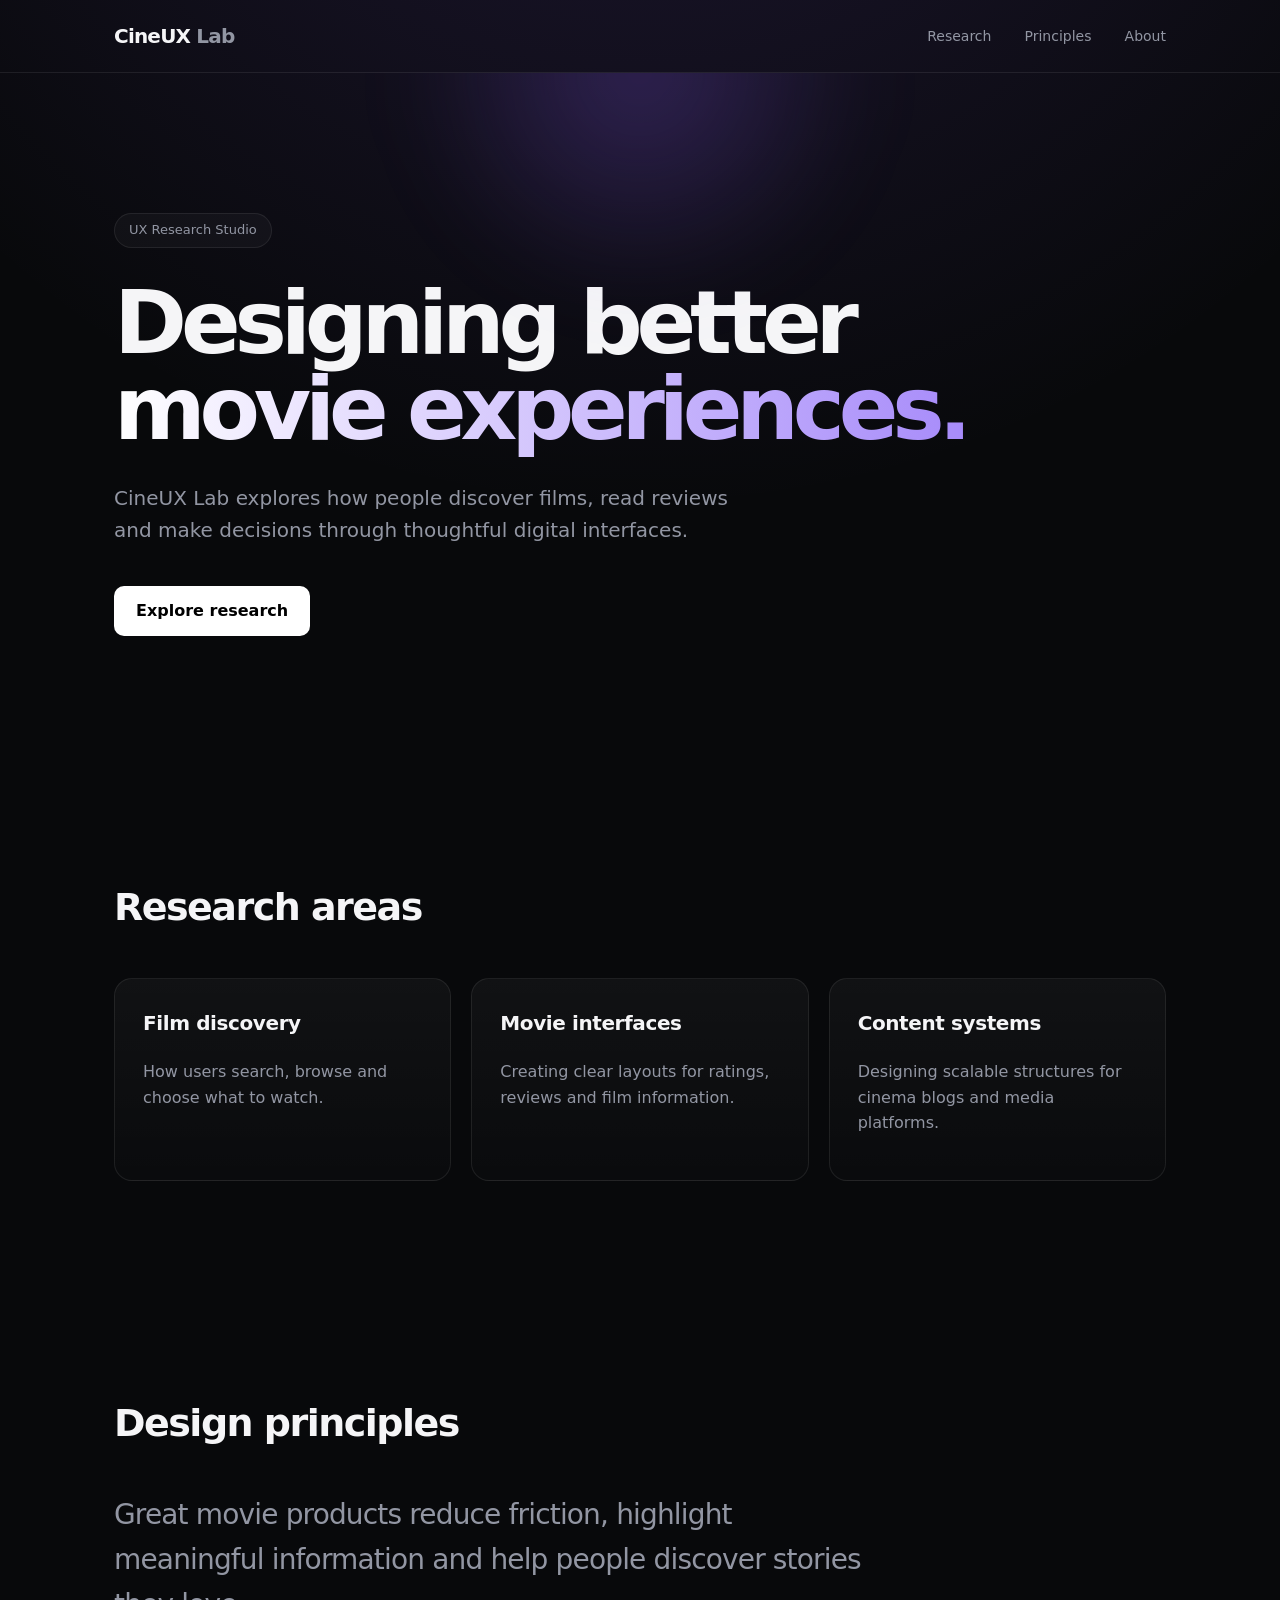
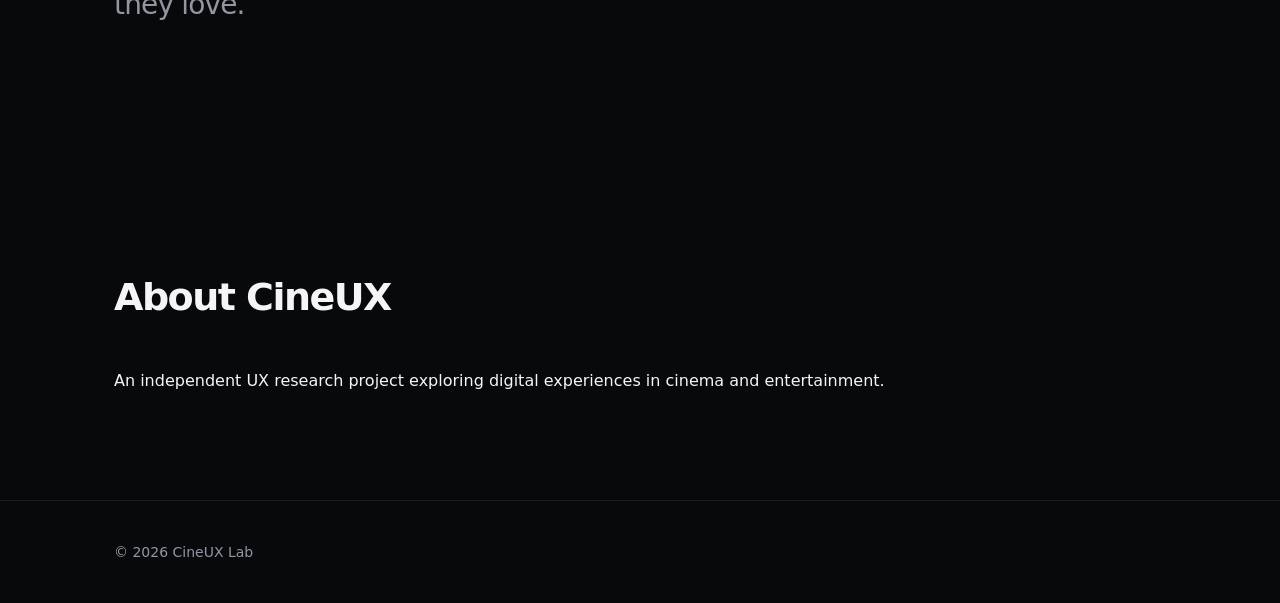
==== index.html @ 23ce63eb "Update index.html Add favicon reference" ====
<!DOCTYPE html>
<html lang="en">
<head>
<meta charset="UTF-8">
<meta name="viewport" content="width=device-width, initial-scale=1.0">

<title>CineUX Lab — Designing Better Movie Experiences</title>
<link rel="icon" type="image/svg+xml" href="favicon.svg">
<meta name="description" content="CineUX Lab explores UX patterns for movie blogs, film discovery and digital entertainment products.">

<link rel="stylesheet" href="style.css">
</head>

<body>

<header>
<div class="container nav">

<div class="logo">
CineUX
<span>Lab</span>
</div>

<nav>
<a href="#research">Research</a>
<a href="#principles">Principles</a>
<a href="#about">About</a>
</nav>

</div>
</header>


<main>

<section class="hero">

<div class="glow"></div>

<div class="container">

<div class="badge">
UX Research Studio
</div>

<h1>
Designing better
<br>
<span>movie experiences.</span>
</h1>

<p>
CineUX Lab explores how people discover films, read reviews and make decisions through thoughtful digital interfaces.
</p>

<a class="button" href="#research">
Explore research
</a>

</div>

</section>


<section id="research">

<div class="container">

<h2>
Research areas
</h2>

<div class="grid">

<article>
<h3>Film discovery</h3>
<p>
How users search, browse and choose what to watch.
</p>
</article>


<article>
<h3>Movie interfaces</h3>
<p>
Creating clear layouts for ratings, reviews and film information.
</p>
</article>


<article>
<h3>Content systems</h3>
<p>
Designing scalable structures for cinema blogs and media platforms.
</p>
</article>

</div>

</div>

</section>



<section id="principles">

<div class="container">

<h2>
Design principles
</h2>

<p class="large">
Great movie products reduce friction, highlight meaningful information and help people discover stories they love.
</p>

</div>

</section>



<section id="about">

<div class="container">

<h2>
About CineUX
</h2>

<p>
An independent UX research project exploring digital experiences in cinema and entertainment.
</p>

</div>

</section>


</main>


<footer>

<div class="container">
© 2026 CineUX Lab
</div>

</footer>


</body>
</html>
---- style.css ----
:root {
    --bg: #08090b;
    --surface: #101114;
    --border: rgba(255,255,255,0.08);
    --text: #f5f5f7;
    --muted: #9296a3;
    --accent: #8b5cf6;
    --accent-light: #c4b5fd;
}

* {
    box-sizing: border-box;
}

html {
    scroll-behavior: smooth;
}

body {
    margin: 0;
    background:
        radial-gradient(
            circle at 50% -20%,
            rgba(139,92,246,0.18),
            transparent 35%
        ),
        var(--bg);

    color: var(--text);
    font-family:
        Inter,
        ui-sans-serif,
        system-ui,
        -apple-system,
        BlinkMacSystemFont,
        "Segoe UI",
        sans-serif;

    line-height: 1.6;
}


.container {
    max-width: 1100px;
    margin: auto;
    padding: 0 24px;
}


/* Navigation */

header {
    position: relative;
    border-bottom: 1px solid var(--border);
}

.nav {
    height: 72px;
    display: flex;
    align-items: center;
    justify-content: space-between;
}


.logo {
    font-size: 20px;
    font-weight: 600;
    letter-spacing: -0.04em;
}

.logo span {
    color: var(--muted);
}


nav a {
    color: var(--muted);
    text-decoration: none;
    margin-left: 28px;
    font-size: 14px;
}

nav a:hover {
    color: var(--text);
}



/* Hero */

.hero {
    position: relative;
    padding: 140px 0 120px;
    overflow: hidden;
}


.glow {
    position: absolute;
    width: 500px;
    height: 500px;
    top: -250px;
    left: 50%;
    transform: translateX(-50%);

    background:
        radial-gradient(
            circle,
            rgba(139,92,246,0.25),
            transparent 65%
        );

    filter: blur(40px);
}


.badge {
    display: inline-block;

    border: 1px solid var(--border);
    background: rgba(255,255,255,0.03);

    padding: 6px 14px;
    border-radius: 999px;

    font-size: 13px;
    color: var(--muted);

    margin-bottom: 32px;
}


h1 {
    font-size: clamp(48px, 8vw, 88px);
    line-height: 0.98;
    letter-spacing: -0.07em;

    margin: 0 0 30px;
}


h1 span {
    background:
        linear-gradient(
            90deg,
            #ffffff,
            #a78bfa
        );

    -webkit-background-clip: text;
    background-clip: text;

    color: transparent;
}


.hero p {
    max-width: 650px;

    font-size: 20px;
    color: var(--muted);

    margin-bottom: 40px;
}



.button {
    display: inline-flex;

    padding: 12px 22px;

    border-radius: 10px;

    background: white;
    color: black;

    text-decoration: none;
    font-weight: 600;

    transition: transform .2s ease;
}


.button:hover {
    transform: translateY(-2px);
}



/* Sections */

section {
    padding: 90px 0;
}


h2 {
    font-size: 38px;
    letter-spacing: -0.04em;

    margin-bottom: 40px;
}



.grid {

    display: grid;

    grid-template-columns:
        repeat(auto-fit, minmax(280px,1fr));

    gap: 20px;

}


article {

    background:
        linear-gradient(
            180deg,
            rgba(255,255,255,0.04),
            rgba(255,255,255,0.01)
        );

    border: 1px solid var(--border);

    border-radius: 18px;

    padding: 28px;

}


article h3 {

    margin-top: 0;

    font-size: 20px;

    letter-spacing: -0.02em;

}


article p {

    color: var(--muted);

}



.large {

    max-width: 750px;

    font-size: 28px;

    color: var(--muted);

    letter-spacing: -0.03em;

}



/* Footer */

footer {

    border-top: 1px solid var(--border);

    padding: 40px 0;

    color: var(--muted);

    font-size: 14px;

}
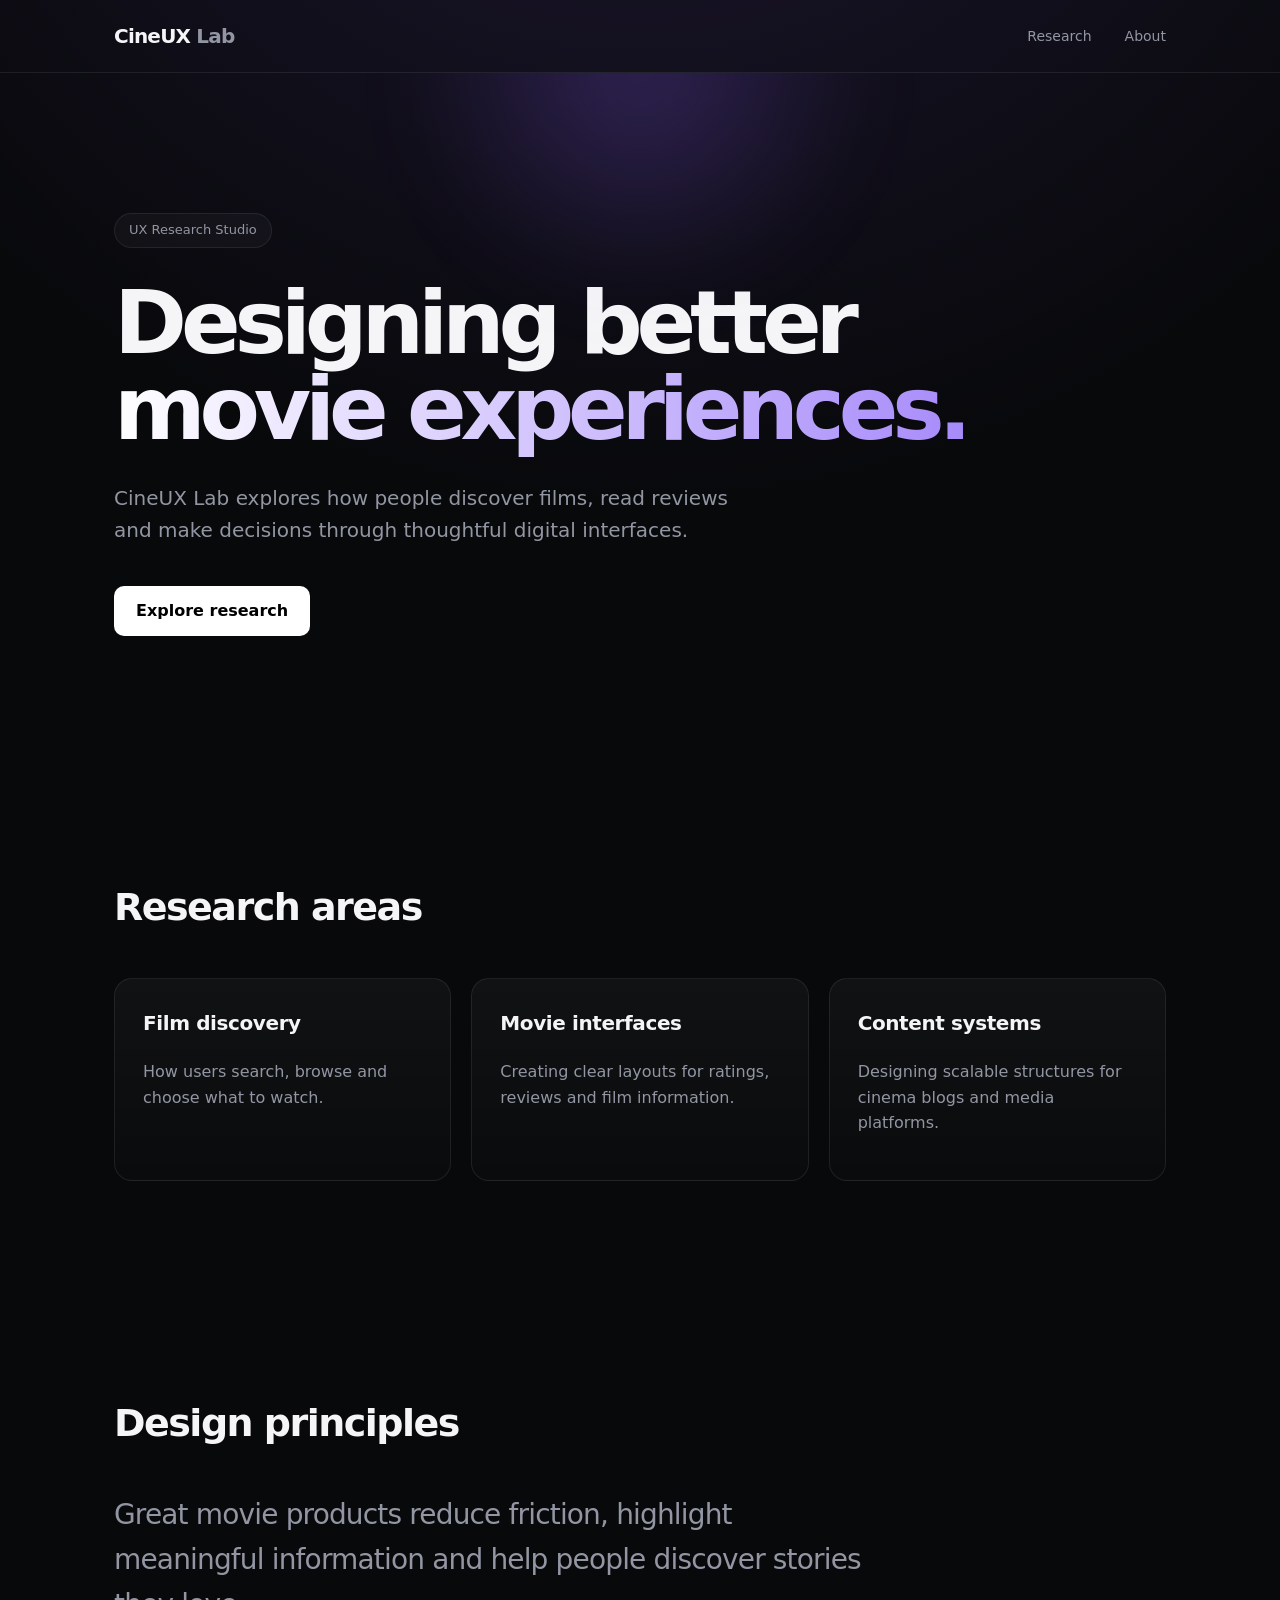
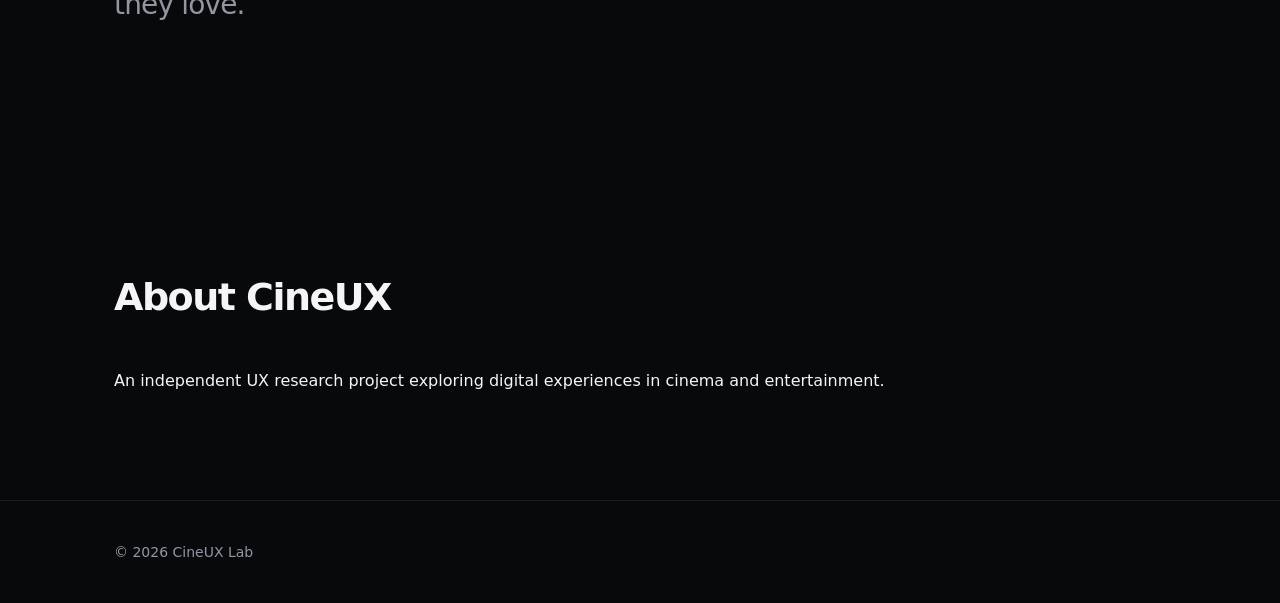
==== commit 6807e335: "Update index.html" ====
--- a/index.html
+++ b/index.html
@@ -22,9 +22,8 @@
 </div>
 
 <nav>
-<a href="#research">Research</a>
-<a href="#principles">Principles</a>
-<a href="#about">About</a>
+<a href="research.html">Research</a>
+<a href="about.html">About</a>
 </nav>
 
 </div>
--- a/style.css
+++ b/style.css
@@ -265,7 +265,13 @@
 
 }
 
-
+.hero.small {
+    padding: 90px 0 70px;
+}
+
+.hero.small h1 {
+    font-size: clamp(42px, 6vw, 64px);
+}
 
 /* Footer */
 
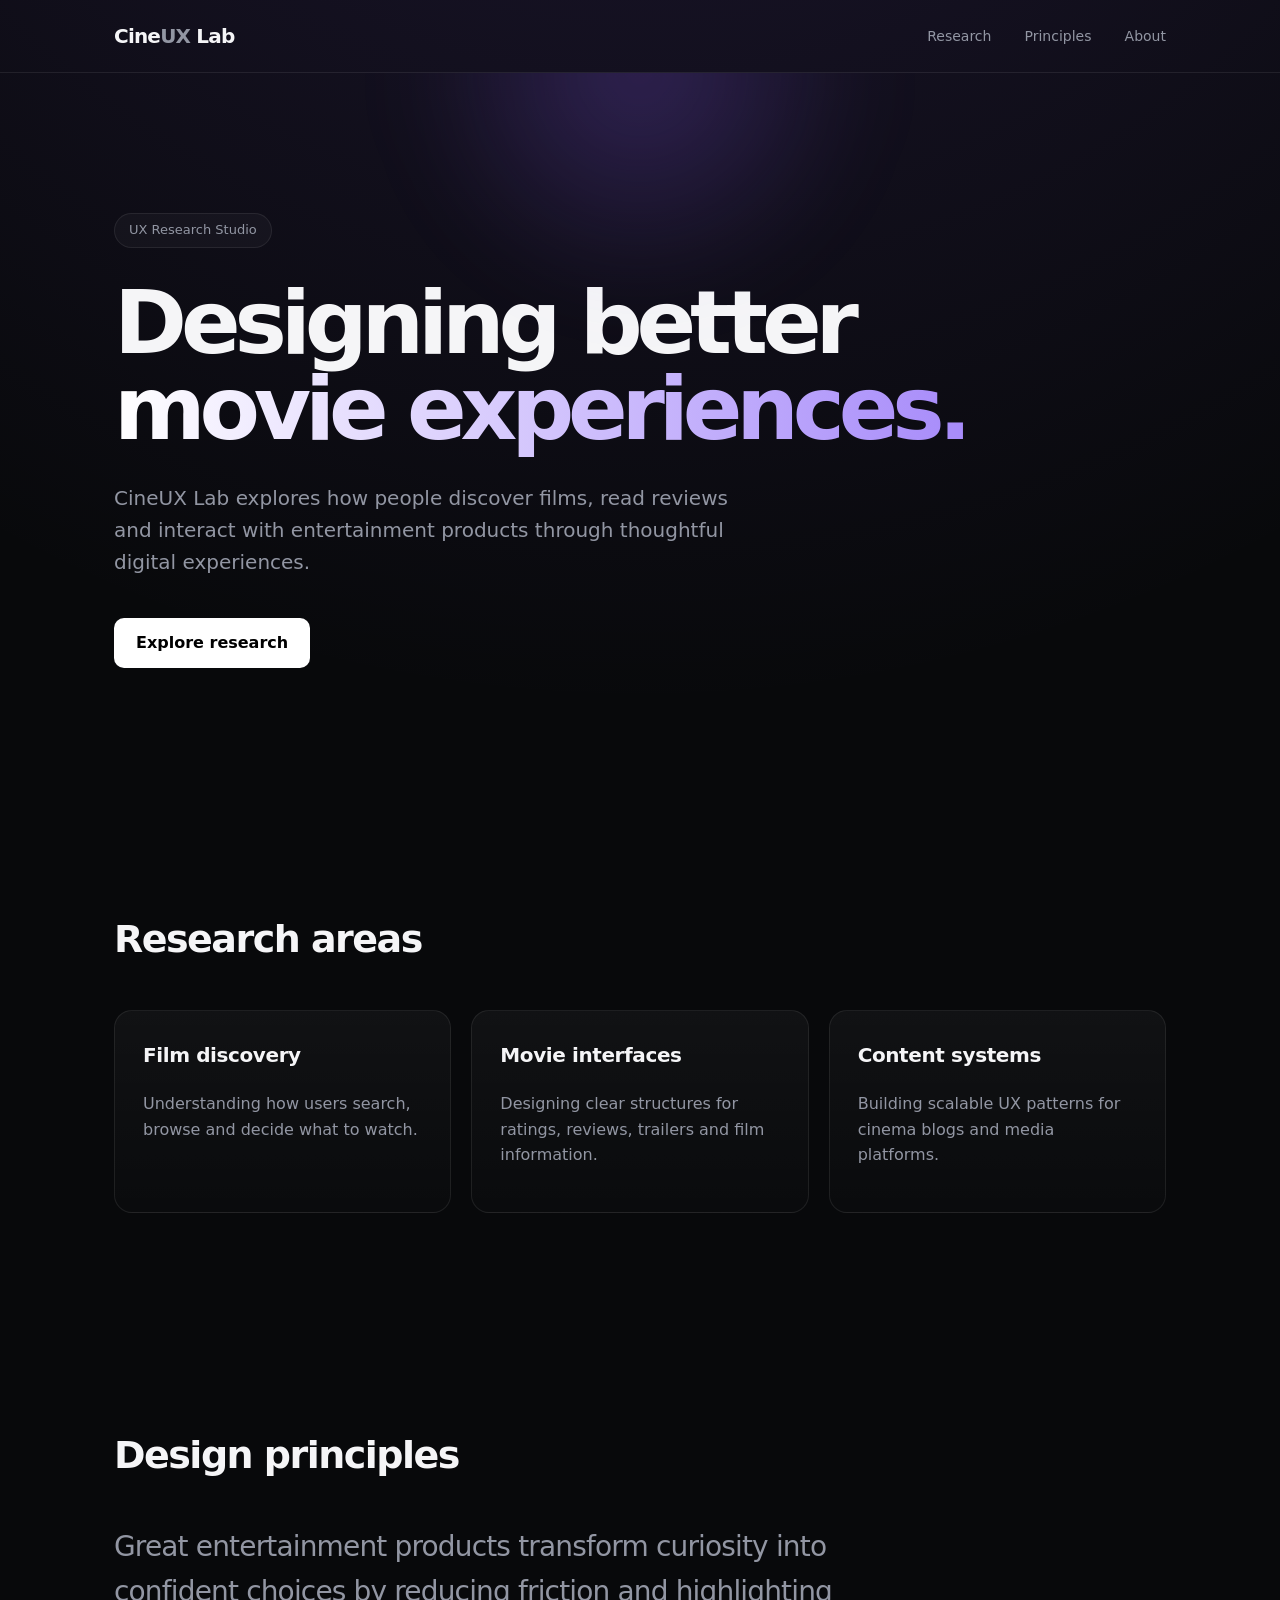
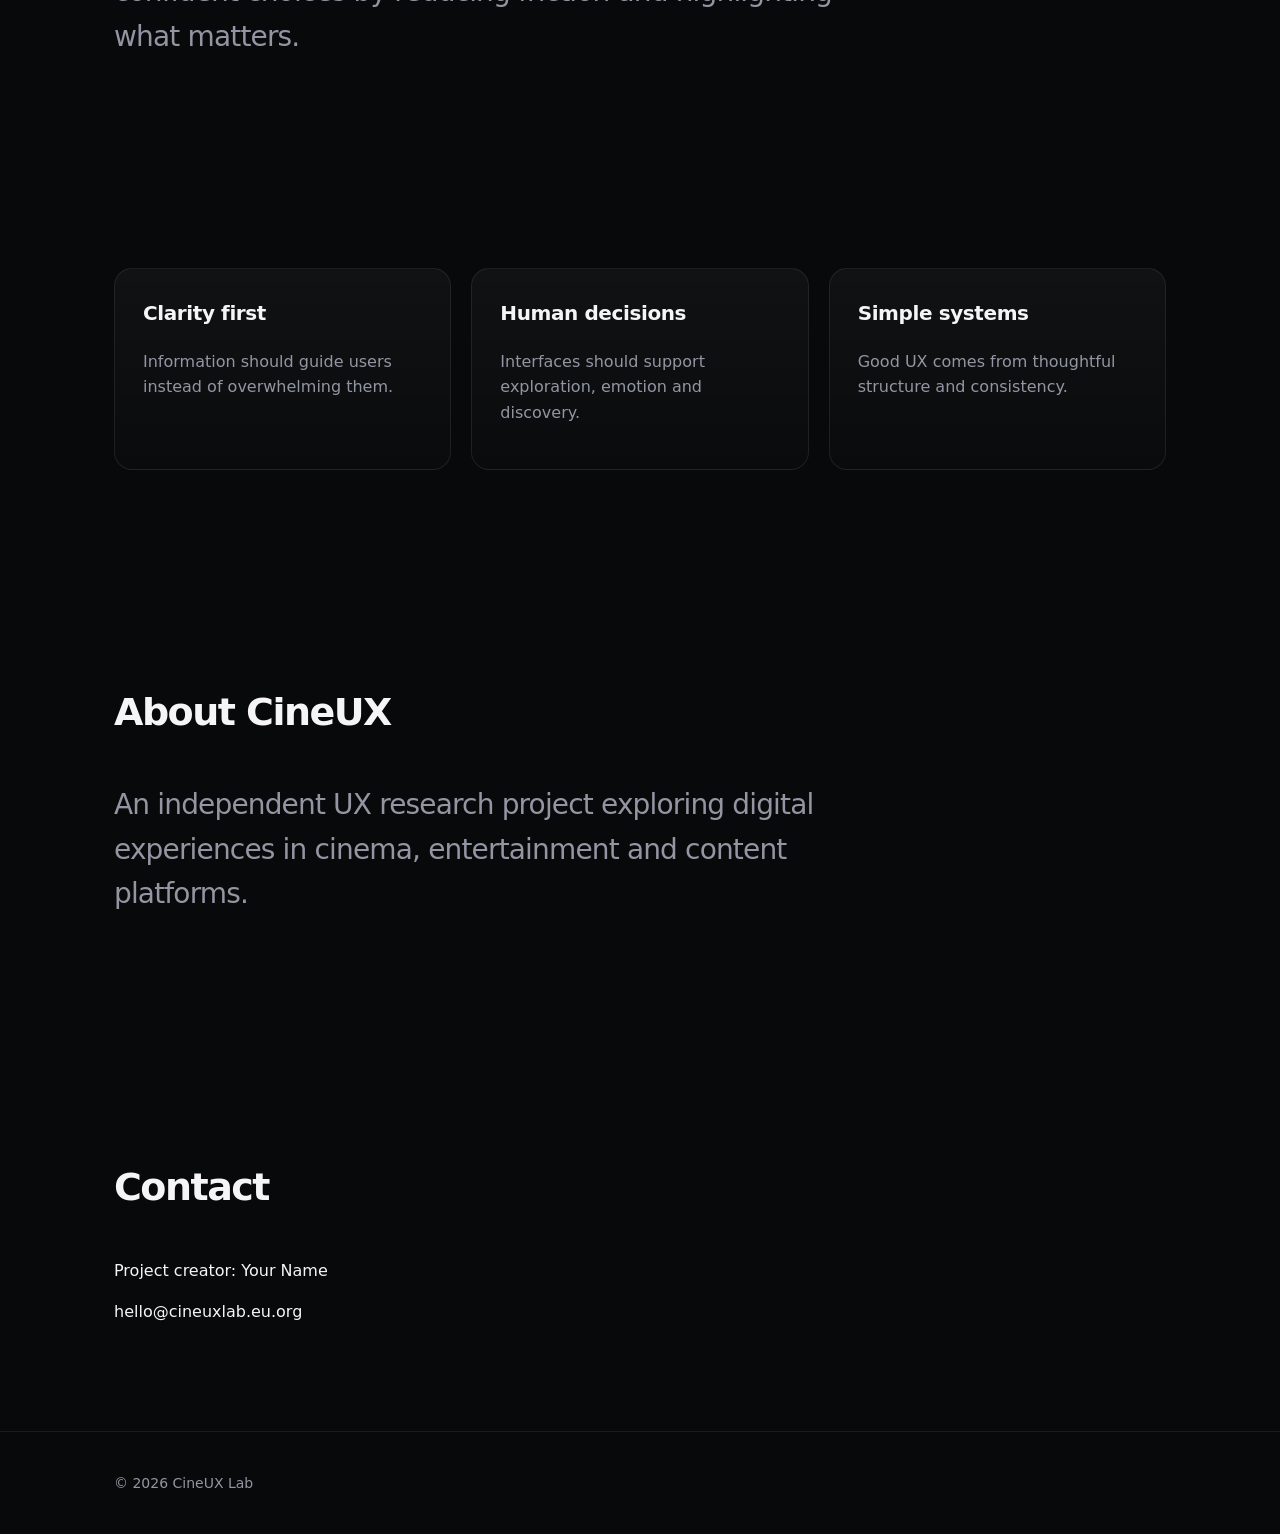
==== commit edfb7f6e: "Update index.html Rebuild homepage experience" ====
--- a/index.html
+++ b/index.html
@@ -1,153 +1,339 @@
 <!DOCTYPE html>
 <html lang="en">
+
 <head>
+
 <meta charset="UTF-8">
 <meta name="viewport" content="width=device-width, initial-scale=1.0">
 
 <title>CineUX Lab — Designing Better Movie Experiences</title>
+
+<meta name="description" content="CineUX Lab explores UX patterns for movie blogs, film discovery and digital entertainment products.">
+
 <link rel="icon" type="image/svg+xml" href="favicon.svg">
-<meta name="description" content="CineUX Lab explores UX patterns for movie blogs, film discovery and digital entertainment products.">
-
 <link rel="stylesheet" href="style.css">
+
 </head>
 
+
 <body>
 
+
 <header>
+
 <div class="container nav">
 
 <div class="logo">
-CineUX
-<span>Lab</span>
-</div>
+Cine<span>UX</span> Lab
+</div>
+
 
 <nav>
 <a href="research.html">Research</a>
+<a href="#principles">Principles</a>
 <a href="about.html">About</a>
 </nav>
 
-</div>
+
+</div>
+
 </header>
 
 
+
 <main>
 
+
+
 <section class="hero">
 
 <div class="glow"></div>
 
-<div class="container">
-
-<div class="badge">
+
+<div class="container">
+
+
+<div class="badge animate-text">
 UX Research Studio
 </div>
 
-<h1>
+
+
+<h1 class="animate-title">
+
 Designing better
+
 <br>
-<span>movie experiences.</span>
+
+<span>
+movie experiences.
+</span>
+
 </h1>
 
-<p>
-CineUX Lab explores how people discover films, read reviews and make decisions through thoughtful digital interfaces.
-</p>
-
-<a class="button" href="#research">
+
+
+<p class="animate-text">
+
+CineUX Lab explores how people discover films, read reviews and interact with entertainment products through thoughtful digital experiences.
+
+</p>
+
+
+
+<a class="button animate-button" href="research.html">
+
 Explore research
+
 </a>
 
-</div>
-
-</section>
+
+
+</div>
+
+</section>
+
+
+
 
 
 <section id="research">
 
 <div class="container">
 
-<h2>
+
+<h2 class="animate-text">
 Research areas
 </h2>
 
+
+
 <div class="grid">
 
-<article>
-<h3>Film discovery</h3>
-<p>
-How users search, browse and choose what to watch.
-</p>
-</article>
-
-
-<article>
-<h3>Movie interfaces</h3>
-<p>
-Creating clear layouts for ratings, reviews and film information.
-</p>
-</article>
-
-
-<article>
-<h3>Content systems</h3>
-<p>
-Designing scalable structures for cinema blogs and media platforms.
-</p>
-</article>
-
-</div>
-
-</div>
-
-</section>
+
+
+<article>
+
+<h3>
+Film discovery
+</h3>
+
+<p>
+Understanding how users search, browse and decide what to watch.
+</p>
+
+</article>
+
+
+
+<article>
+
+<h3>
+Movie interfaces
+</h3>
+
+<p>
+Designing clear structures for ratings, reviews, trailers and film information.
+</p>
+
+</article>
+
+
+
+<article>
+
+<h3>
+Content systems
+</h3>
+
+<p>
+Building scalable UX patterns for cinema blogs and media platforms.
+</p>
+
+</article>
+
+
+
+</div>
+
+
+</div>
+
+</section>
+
+
+
 
 
 
 <section id="principles">
 
 <div class="container">
+
 
 <h2>
 Design principles
 </h2>
 
+
+
 <p class="large">
-Great movie products reduce friction, highlight meaningful information and help people discover stories they love.
-</p>
-
-</div>
-
-</section>
+
+Great entertainment products transform curiosity into confident choices by reducing friction and highlighting what matters.
+
+</p>
+
+
+
+</div>
+
+</section>
+
+
+
+
+
+
+<section>
+
+<div class="container">
+
+
+<div class="grid">
+
+
+
+<article>
+
+<h3>
+Clarity first
+</h3>
+
+<p>
+Information should guide users instead of overwhelming them.
+</p>
+
+</article>
+
+
+
+<article>
+
+<h3>
+Human decisions
+</h3>
+
+<p>
+Interfaces should support exploration, emotion and discovery.
+</p>
+
+</article>
+
+
+
+<article>
+
+<h3>
+Simple systems
+</h3>
+
+<p>
+Good UX comes from thoughtful structure and consistency.
+</p>
+
+</article>
+
+
+
+</div>
+
+
+</div>
+
+</section>
+
+
+
+
 
 
 
 <section id="about">
 
-<div class="container">
+
+<div class="container">
+
 
 <h2>
 About CineUX
 </h2>
 
-<p>
-An independent UX research project exploring digital experiences in cinema and entertainment.
-</p>
-
-</div>
-
-</section>
+
+
+<p class="large">
+
+An independent UX research project exploring digital experiences in cinema, entertainment and content platforms.
+
+</p>
+
+
+
+</div>
+
+
+</section>
+
+
+
+
+
+
+<section id="contact">
+
+<div class="container">
+
+
+<h2>
+Contact
+</h2>
+
+
+<p>
+Project creator: Your Name
+</p>
+
+
+<p>
+hello@cineuxlab.eu.org
+</p>
+
+
+</div>
+
+
+</section>
+
 
 
 </main>
 
 
+
+
+
 <footer>
 
 <div class="container">
+
 © 2026 CineUX Lab
+
 </div>
 
 </footer>
 
 
+
+
 </body>
+
 </html>
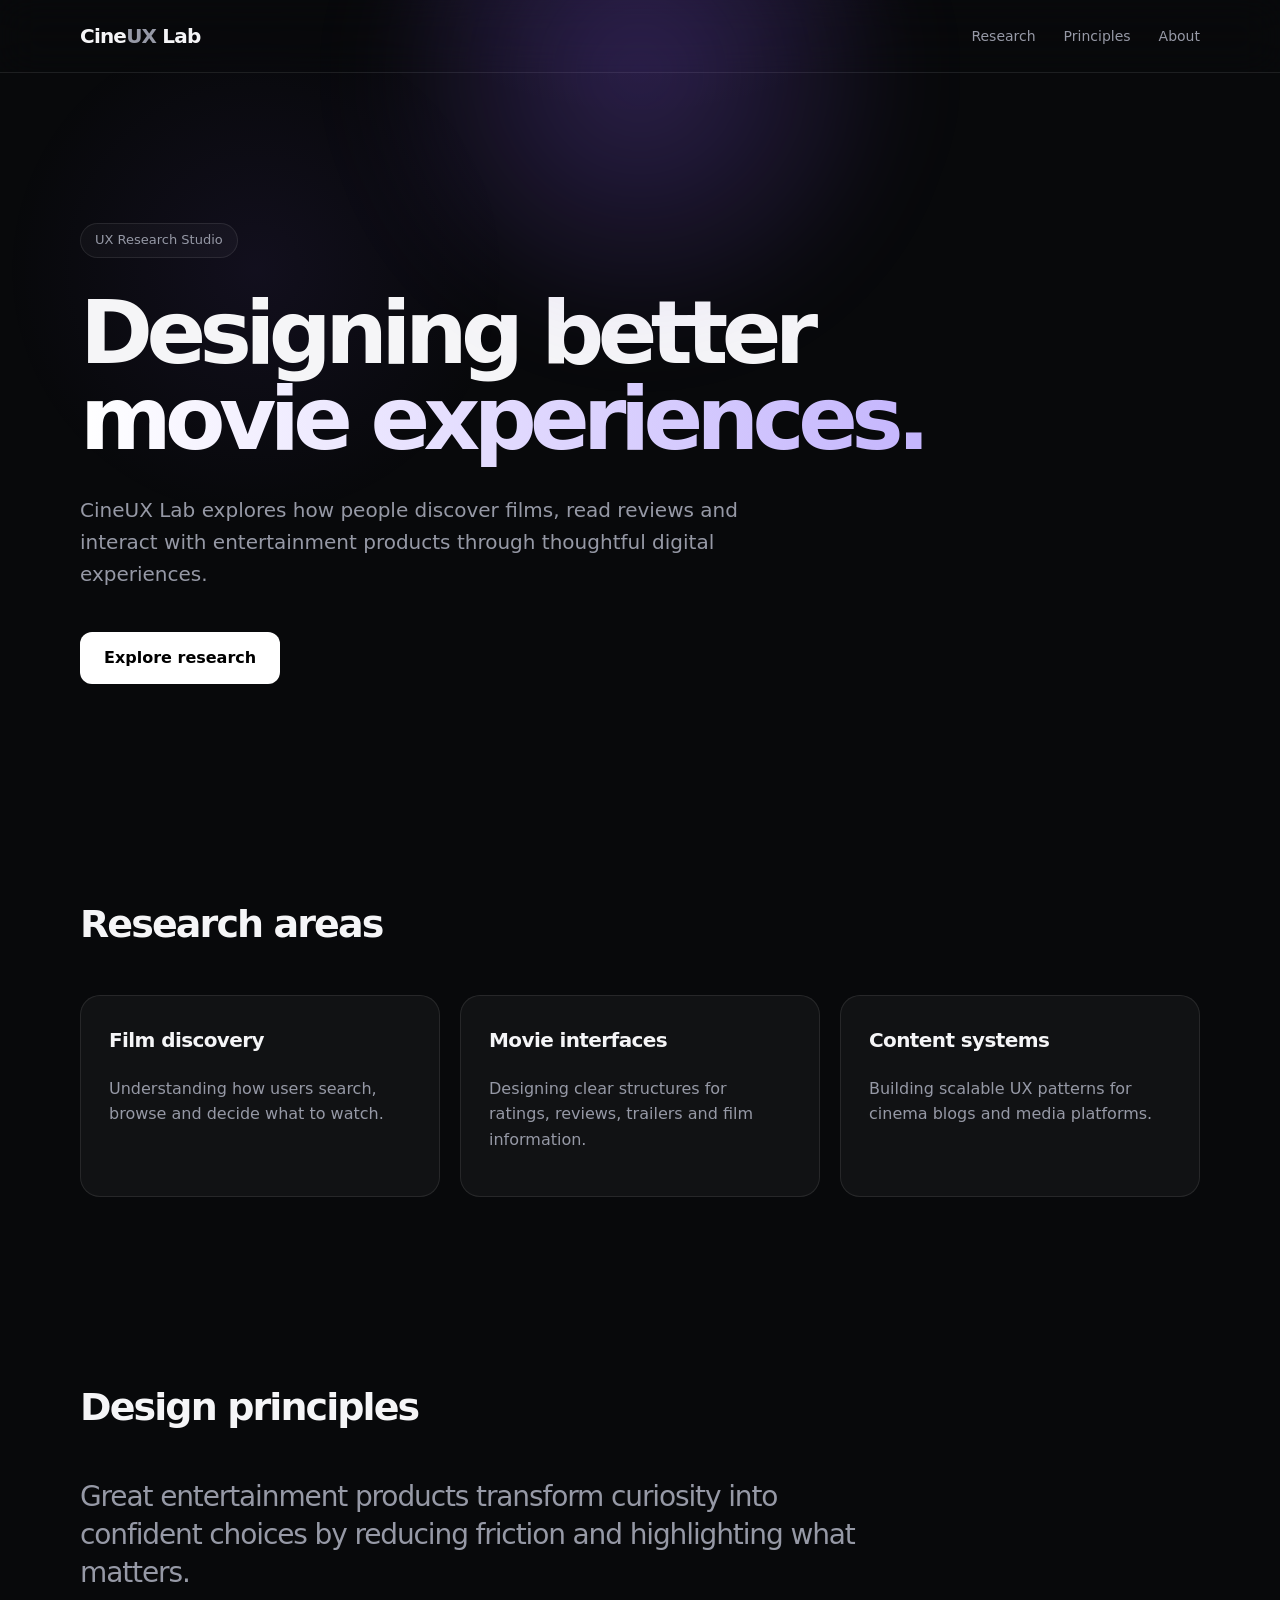
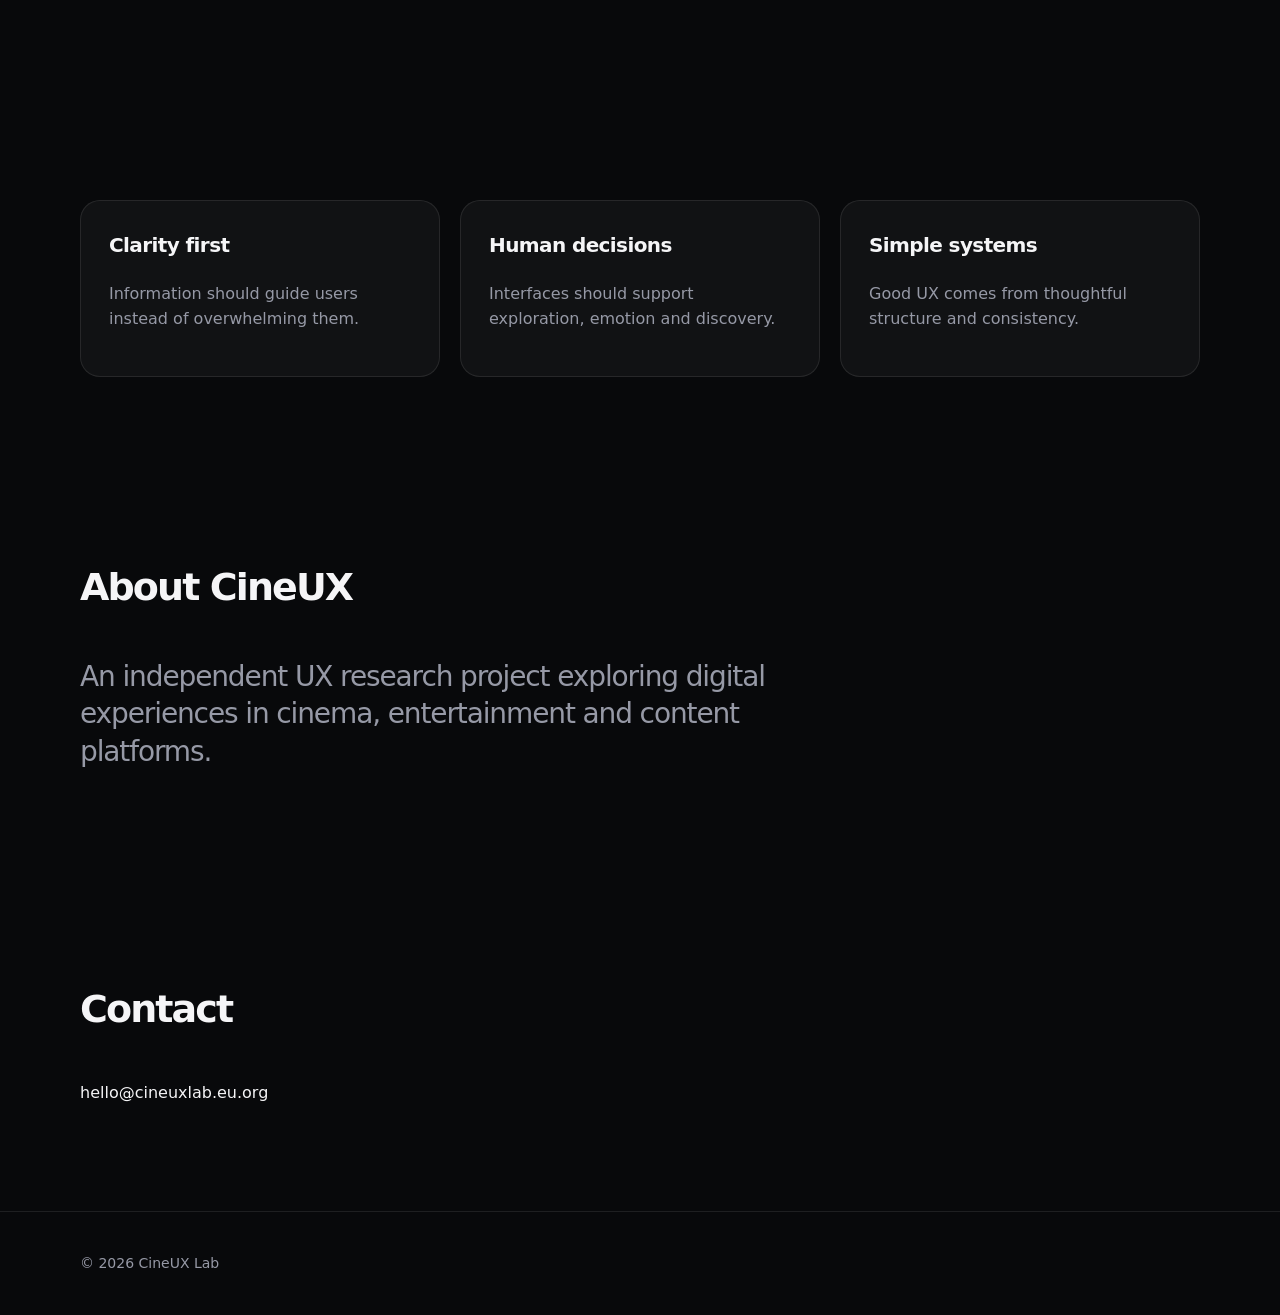
==== commit 2a244bc2: "Update index.html" ====
--- a/index.html
+++ b/index.html
@@ -15,9 +15,7 @@
 
 </head>
 
-
 <body>
-
 
 <header>
 
@@ -26,7 +24,6 @@
 <div class="logo">
 Cine<span>UX</span> Lab
 </div>
-
 
 <nav>
 <a href="research.html">Research</a>
@@ -34,52 +31,33 @@
 <a href="about.html">About</a>
 </nav>
 
-
 </div>
 
 </header>
 
-
-
 <main>
 
-
-
 <section class="hero">
 
 <div class="glow"></div>
 
-
-<div class="container">
-
+<div class="container">
 
 <div class="badge animate-text">
 UX Research Studio
 </div>
 
-
-
 <h1 class="animate-title">
-
 Designing better
-
 <br>
-
 <span>
 movie experiences.
 </span>
-
 </h1>
 
-
-
 <p class="animate-text">
-
 CineUX Lab explores how people discover films, read reviews and interact with entertainment products through thoughtful digital experiences.
-
-</p>
-
-
+</p>
 
 <a class="button animate-button" href="research.html">
 
@@ -87,31 +65,20 @@
 
 </a>
 
-
-
-</div>
-
-</section>
-
-
-
-
+</div>
+
+</section>
 
 <section id="research">
 
 <div class="container">
-
 
 <h2 class="animate-text">
 Research areas
 </h2>
 
-
-
 <div class="grid">
 
-
-
 <article>
 
 <h3>
@@ -124,8 +91,6 @@
 
 </article>
 
-
-
 <article>
 
 <h3>
@@ -138,8 +103,6 @@
 
 </article>
 
-
-
 <article>
 
 <h3>
@@ -152,57 +115,34 @@
 
 </article>
 
-
-
-</div>
-
-
-</div>
-
-</section>
-
-
-
-
-
+</div>
+
+</div>
+
+</section>
 
 <section id="principles">
 
 <div class="container">
-
 
 <h2>
 Design principles
 </h2>
 
-
-
 <p class="large">
-
 Great entertainment products transform curiosity into confident choices by reducing friction and highlighting what matters.
-
-</p>
-
-
-
-</div>
-
-</section>
-
-
-
-
-
+</p>
+
+</div>
+
+</section>
 
 <section>
 
 <div class="container">
 
-
 <div class="grid">
 
-
-
 <article>
 
 <h3>
@@ -215,8 +155,6 @@
 
 </article>
 
-
-
 <article>
 
 <h3>
@@ -229,8 +167,6 @@
 
 </article>
 
-
-
 <article>
 
 <h3>
@@ -242,50 +178,26 @@
 </p>
 
 </article>
-
-
-
-</div>
-
-
-</div>
-
-</section>
-
-
-
-
-
-
+</div>
+</div>
+
+</section>
 
 <section id="about">
 
-
-<div class="container">
-
+<div class="container">
 
 <h2>
 About CineUX
 </h2>
 
-
-
 <p class="large">
-
 An independent UX research project exploring digital experiences in cinema, entertainment and content platforms.
-
-</p>
-
-
-
-</div>
-
-
-</section>
-
-
-
-
+</p>
+
+</div>
+
+</section>
 
 
 <section id="contact">
@@ -297,30 +209,17 @@
 Contact
 </h2>
 
-
-<p>
-Project creator: Your Name
-</p>
-
-
 <p>
 hello@cineuxlab.eu.org
 </p>
 
-
-</div>
-
-
-</section>
-
-
+</div>
+
+</section>
 
 </main>
 
 
-
-
-
 <footer>
 
 <div class="container">
--- a/style.css
+++ b/style.css
@@ -1,32 +1,46 @@
 :root {
     --bg: #08090b;
-    --surface: #101114;
-    --border: rgba(255,255,255,0.08);
+    --surface: rgba(255,255,255,0.04);
+    --surface-hover: rgba(255,255,255,0.07);
+
+    --border: rgba(255,255,255,0.09);
+
     --text: #f5f5f7;
-    --muted: #9296a3;
+    --muted: #9699a6;
+
     --accent: #8b5cf6;
-    --accent-light: #c4b5fd;
-}
+    --accent-soft: #c4b5fd;
+
+    --max-width: 1120px;
+}
+
+
+/* Reset */
 
 * {
     box-sizing: border-box;
 }
 
+
 html {
     scroll-behavior: smooth;
 }
 
+
 body {
+
     margin: 0;
+
     background:
         radial-gradient(
-            circle at 50% -20%,
-            rgba(139,92,246,0.18),
-            transparent 35%
+            900px circle at 50% -10%,
+            rgba(139,92,246,.20),
+            transparent 45%
         ),
         var(--bg);
 
     color: var(--text);
+
     font-family:
         Inter,
         ui-sans-serif,
@@ -37,252 +51,691 @@
         sans-serif;
 
     line-height: 1.6;
-}
+
+    overflow-x: hidden;
+}
+
+
+
+body::after {
+
+    content: "";
+
+    position: fixed;
+
+    inset: 0;
+
+    background:
+        radial-gradient(
+            500px circle at 20% 30%,
+            rgba(139,92,246,.08),
+            transparent 50%
+        );
+
+    pointer-events: none;
+
+    z-index: -1;
+
+}
+
+
+
+/* Layout */
 
 
 .container {
-    max-width: 1100px;
-    margin: auto;
-    padding: 0 24px;
-}
+
+    width: min(
+        100% - 48px,
+        var(--max-width)
+    );
+
+    margin-inline: auto;
+
+}
+
 
 
 /* Navigation */
 
+
 header {
+
+    border-bottom:
+        1px solid var(--border);
+
+    backdrop-filter:
+        blur(20px);
+
+}
+
+
+.nav {
+
+    height: 72px;
+
+    display: flex;
+
+    align-items: center;
+
+    justify-content: space-between;
+
+}
+
+
+
+.logo {
+
+    font-size: 20px;
+
+    font-weight: 650;
+
+    letter-spacing: -.04em;
+
+}
+
+
+
+.logo span {
+
+    color: var(--muted);
+
+}
+
+
+
+nav {
+
+    display: flex;
+
+    gap: 28px;
+
+}
+
+
+
+nav a {
+
+    color: var(--muted);
+
+    text-decoration: none;
+
+    font-size: 14px;
+
+    transition:
+        color .2s ease;
+
+}
+
+
+nav a:hover {
+
+    color: white;
+
+}
+
+
+
+/* Hero */
+
+
+.hero {
+
     position: relative;
-    border-bottom: 1px solid var(--border);
-}
-
-.nav {
-    height: 72px;
-    display: flex;
-    align-items: center;
-    justify-content: space-between;
-}
-
-
-.logo {
-    font-size: 20px;
-    font-weight: 600;
-    letter-spacing: -0.04em;
-}
-
-.logo span {
-    color: var(--muted);
-}
-
-
-nav a {
-    color: var(--muted);
-    text-decoration: none;
-    margin-left: 28px;
-    font-size: 14px;
-}
-
-nav a:hover {
-    color: var(--text);
-}
-
-
-
-/* Hero */
-
-.hero {
-    position: relative;
-    padding: 140px 0 120px;
-    overflow: hidden;
-}
+
+    padding:
+
+        150px 0
+
+        120px;
+
+}
+
 
 
 .glow {
+
     position: absolute;
-    width: 500px;
-    height: 500px;
-    top: -250px;
+
+    width: 600px;
+
+    height: 600px;
+
+    top: -300px;
+
     left: 50%;
-    transform: translateX(-50%);
+
+
+    transform:
+        translateX(-50%);
+
 
     background:
         radial-gradient(
             circle,
-            rgba(139,92,246,0.25),
+            rgba(139,92,246,.28),
             transparent 65%
         );
 
-    filter: blur(40px);
-}
+
+    filter:
+        blur(40px);
+
+
+    animation:
+        floatGlow 10s ease-in-out infinite;
+
+}
+
+
+
+@keyframes floatGlow {
+
+    0%,100% {
+
+        opacity: .7;
+
+        transform:
+            translateX(-50%)
+            translateY(0);
+
+    }
+
+
+    50% {
+
+        opacity: 1;
+
+        transform:
+            translateX(-50%)
+            translateY(50px);
+
+    }
+
+}
+
+
 
 
 .badge {
-    display: inline-block;
-
-    border: 1px solid var(--border);
-    background: rgba(255,255,255,0.03);
-
-    padding: 6px 14px;
-    border-radius: 999px;
-
-    font-size: 13px;
-    color: var(--muted);
-
-    margin-bottom: 32px;
-}
+
+    display: inline-flex;
+
+    align-items: center;
+
+
+    padding:
+        6px 14px;
+
+
+    border:
+
+        1px solid var(--border);
+
+
+    border-radius:
+
+        999px;
+
+
+    background:
+
+        rgba(255,255,255,.03);
+
+
+    color:
+
+        var(--muted);
+
+
+    font-size:
+
+        13px;
+
+
+    margin-bottom:
+
+        32px;
+
+}
+
+
+
 
 
 h1 {
-    font-size: clamp(48px, 8vw, 88px);
-    line-height: 0.98;
-    letter-spacing: -0.07em;
-
-    margin: 0 0 30px;
-}
+
+    margin: 0 0 32px;
+
+
+    font-size:
+
+        clamp(
+            48px,
+            8vw,
+            88px
+        );
+
+
+    line-height:
+
+        .98;
+
+
+    letter-spacing:
+
+        -.075em;
+
+}
+
 
 
 h1 span {
+
     background:
+
         linear-gradient(
             90deg,
-            #ffffff,
-            #a78bfa
+            white,
+            var(--accent-soft)
         );
 
-    -webkit-background-clip: text;
-    background-clip: text;
-
-    color: transparent;
-}
+
+    background-clip:
+
+        text;
+
+
+    -webkit-background-clip:
+
+        text;
+
+
+    color:
+
+        transparent;
+
+}
+
 
 
 .hero p {
-    max-width: 650px;
-
-    font-size: 20px;
-    color: var(--muted);
-
-    margin-bottom: 40px;
-}
-
+
+    max-width:
+
+        680px;
+
+
+    font-size:
+
+        20px;
+
+
+    color:
+
+        var(--muted);
+
+
+    margin-bottom:
+
+        42px;
+
+}
+
+
+
+
+/* Buttons */
 
 
 .button {
-    display: inline-flex;
-
-    padding: 12px 22px;
-
-    border-radius: 10px;
-
-    background: white;
-    color: black;
-
-    text-decoration: none;
-    font-weight: 600;
-
-    transition: transform .2s ease;
-}
+
+    display:
+
+        inline-flex;
+
+
+    align-items:
+
+        center;
+
+
+    padding:
+
+        13px 24px;
+
+
+    border-radius:
+
+        12px;
+
+
+    background:
+
+        white;
+
+
+    color:
+
+        black;
+
+
+    text-decoration:
+
+        none;
+
+
+    font-weight:
+
+        600;
+
+
+    transition:
+
+        transform .25s ease,
+        box-shadow .25s ease;
+
+}
+
 
 
 .button:hover {
-    transform: translateY(-2px);
+
+    transform:
+
+        translateY(-3px);
+
+
+    box-shadow:
+
+        0 15px 40px rgba(0,0,0,.35);
+
 }
 
 
 
 /* Sections */
 
+
 section {
-    padding: 90px 0;
-}
+
+    padding:
+
+        90px 0;
+
+
+    animation:
+
+        fadeUp .8s ease both;
+
+}
+
+
+
+@keyframes fadeUp {
+
+    from {
+
+        opacity:0;
+
+        transform:
+
+            translateY(30px);
+
+        filter:
+
+            blur(8px);
+
+    }
+
+
+    to {
+
+        opacity:1;
+
+        transform:
+
+            translateY(0);
+
+        filter:
+
+            blur(0);
+
+    }
+
+}
+
 
 
 h2 {
-    font-size: 38px;
-    letter-spacing: -0.04em;
-
-    margin-bottom: 40px;
-}
-
+
+    font-size:
+
+        38px;
+
+
+    letter-spacing:
+
+        -.05em;
+
+
+    margin:
+
+        0 0 40px;
+
+}
+
+
+
+
+
+/* Cards */
 
 
 .grid {
 
-    display: grid;
+    display:
+
+        grid;
+
 
     grid-template-columns:
-        repeat(auto-fit, minmax(280px,1fr));
-
-    gap: 20px;
-
-}
+
+        repeat(
+            auto-fit,
+            minmax(260px,1fr)
+        );
+
+
+    gap:
+
+        20px;
+
+}
+
 
 
 article {
 
+    padding:
+
+        28px;
+
+
+    border:
+
+        1px solid var(--border);
+
+
+    border-radius:
+
+        20px;
+
+
     background:
-        linear-gradient(
-            180deg,
-            rgba(255,255,255,0.04),
-            rgba(255,255,255,0.01)
-        );
-
-    border: 1px solid var(--border);
-
-    border-radius: 18px;
-
-    padding: 28px;
-
-}
+
+        var(--surface);
+
+
+    backdrop-filter:
+
+        blur(20px);
+
+
+    transition:
+
+        transform .3s ease,
+        background .3s ease,
+        border-color .3s ease;
+
+}
+
+
+
+article:hover {
+
+    transform:
+
+        translateY(-8px);
+
+
+    background:
+
+        var(--surface-hover);
+
+
+    border-color:
+
+        rgba(255,255,255,.18);
+
+}
+
 
 
 article h3 {
 
-    margin-top: 0;
-
-    font-size: 20px;
-
-    letter-spacing: -0.02em;
-
-}
+    margin-top:0;
+
+    font-size:
+
+        20px;
+
+    letter-spacing:
+
+        -.03em;
+
+}
+
 
 
 article p {
 
-    color: var(--muted);
-
-}
+    color:
+
+        var(--muted);
+
+}
+
+
 
 
 
 .large {
 
-    max-width: 750px;
-
-    font-size: 28px;
-
-    color: var(--muted);
-
-    letter-spacing: -0.03em;
-
-}
-
-.hero.small {
-    padding: 90px 0 70px;
-}
-
-.hero.small h1 {
-    font-size: clamp(42px, 6vw, 64px);
-}
+    max-width:
+
+        780px;
+
+
+    font-size:
+
+        28px;
+
+
+    line-height:
+
+        1.35;
+
+
+    letter-spacing:
+
+        -.04em;
+
+
+    color:
+
+        var(--muted);
+
+}
+
+
 
 /* Footer */
 
+
 footer {
 
-    border-top: 1px solid var(--border);
-
-    padding: 40px 0;
-
-    color: var(--muted);
-
-    font-size: 14px;
-
-}
+    border-top:
+
+        1px solid var(--border);
+
+
+    padding:
+
+        40px 0;
+
+
+    color:
+
+        var(--muted);
+
+
+    font-size:
+
+        14px;
+
+}
+
+
+
+
+/* Mobile */
+
+
+@media (max-width: 700px) {
+
+
+    nav {
+
+        display:none;
+
+    }
+
+
+    .hero {
+
+        padding-top:
+
+            90px;
+
+    }
+
+
+    h1 {
+
+        font-size:
+
+            46px;
+
+    }
+
+
+    .large {
+
+        font-size:
+
+            22px;
+
+    }
+
+}
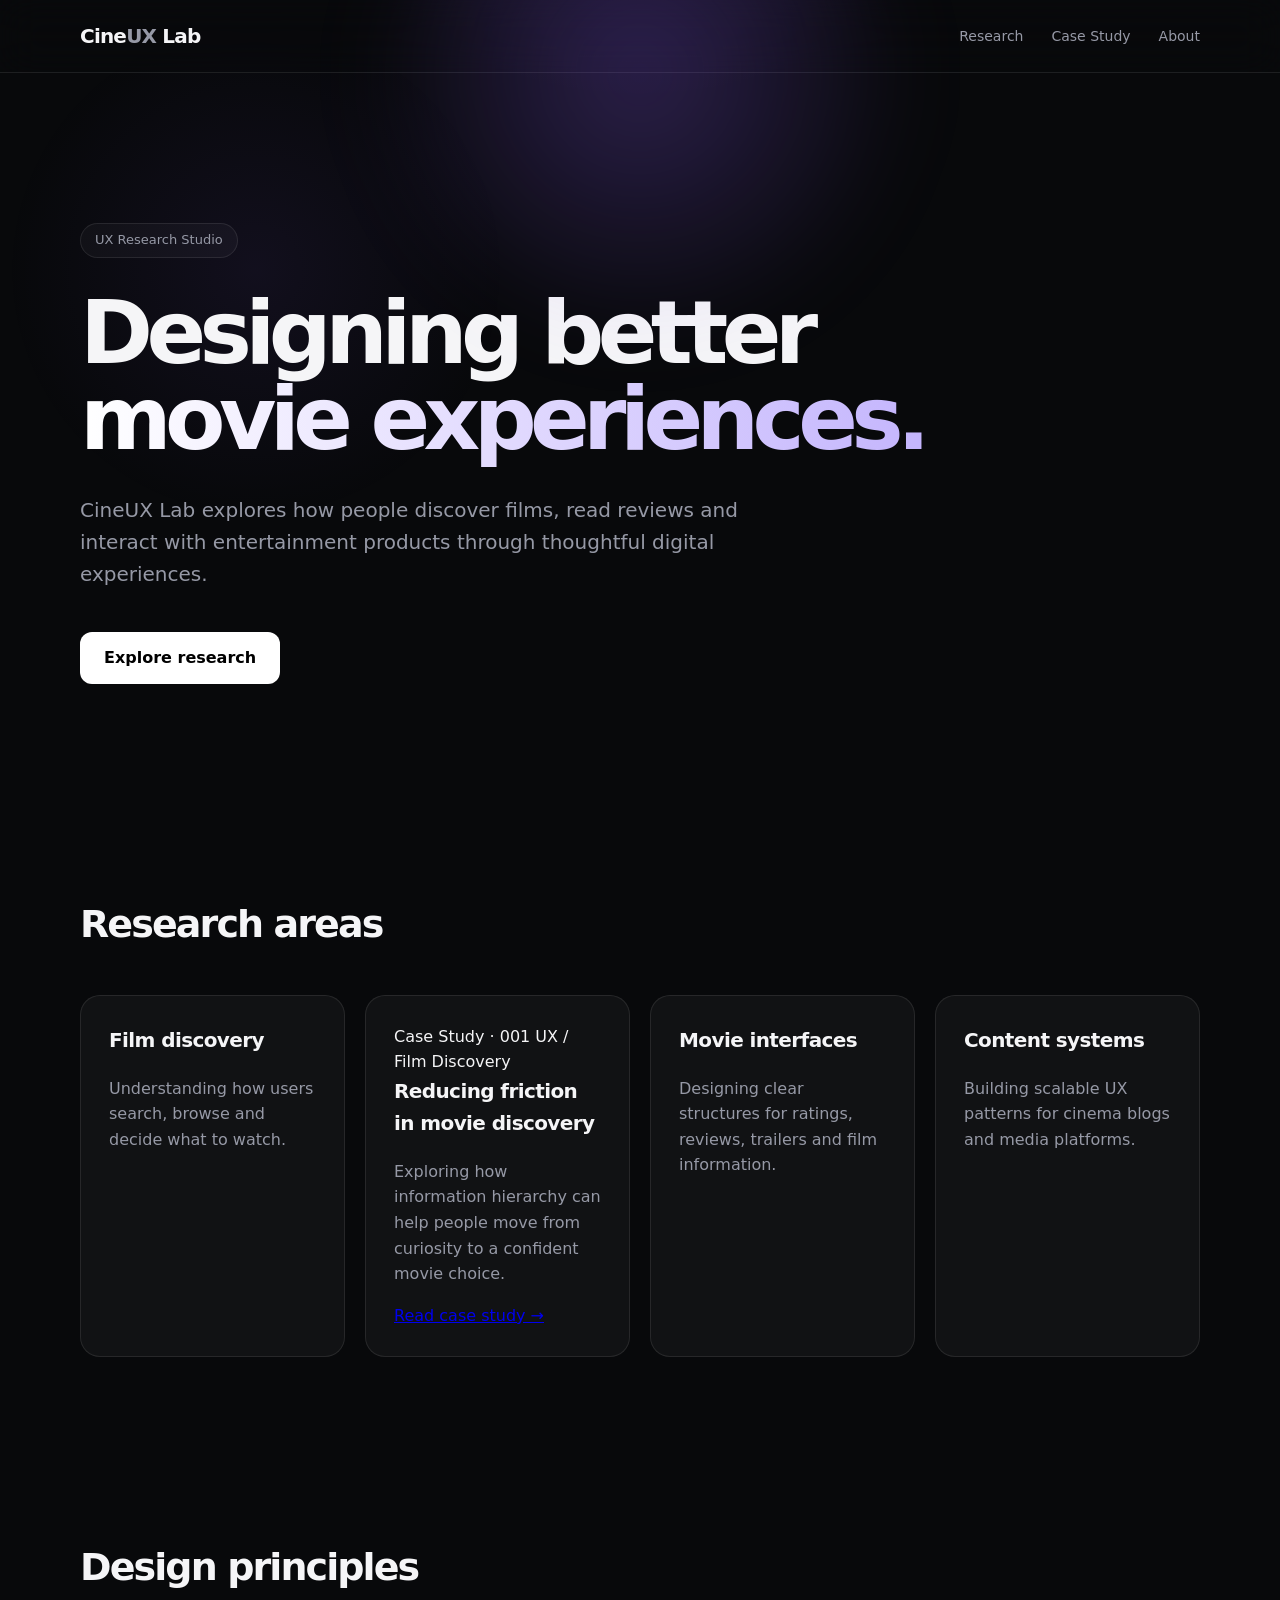
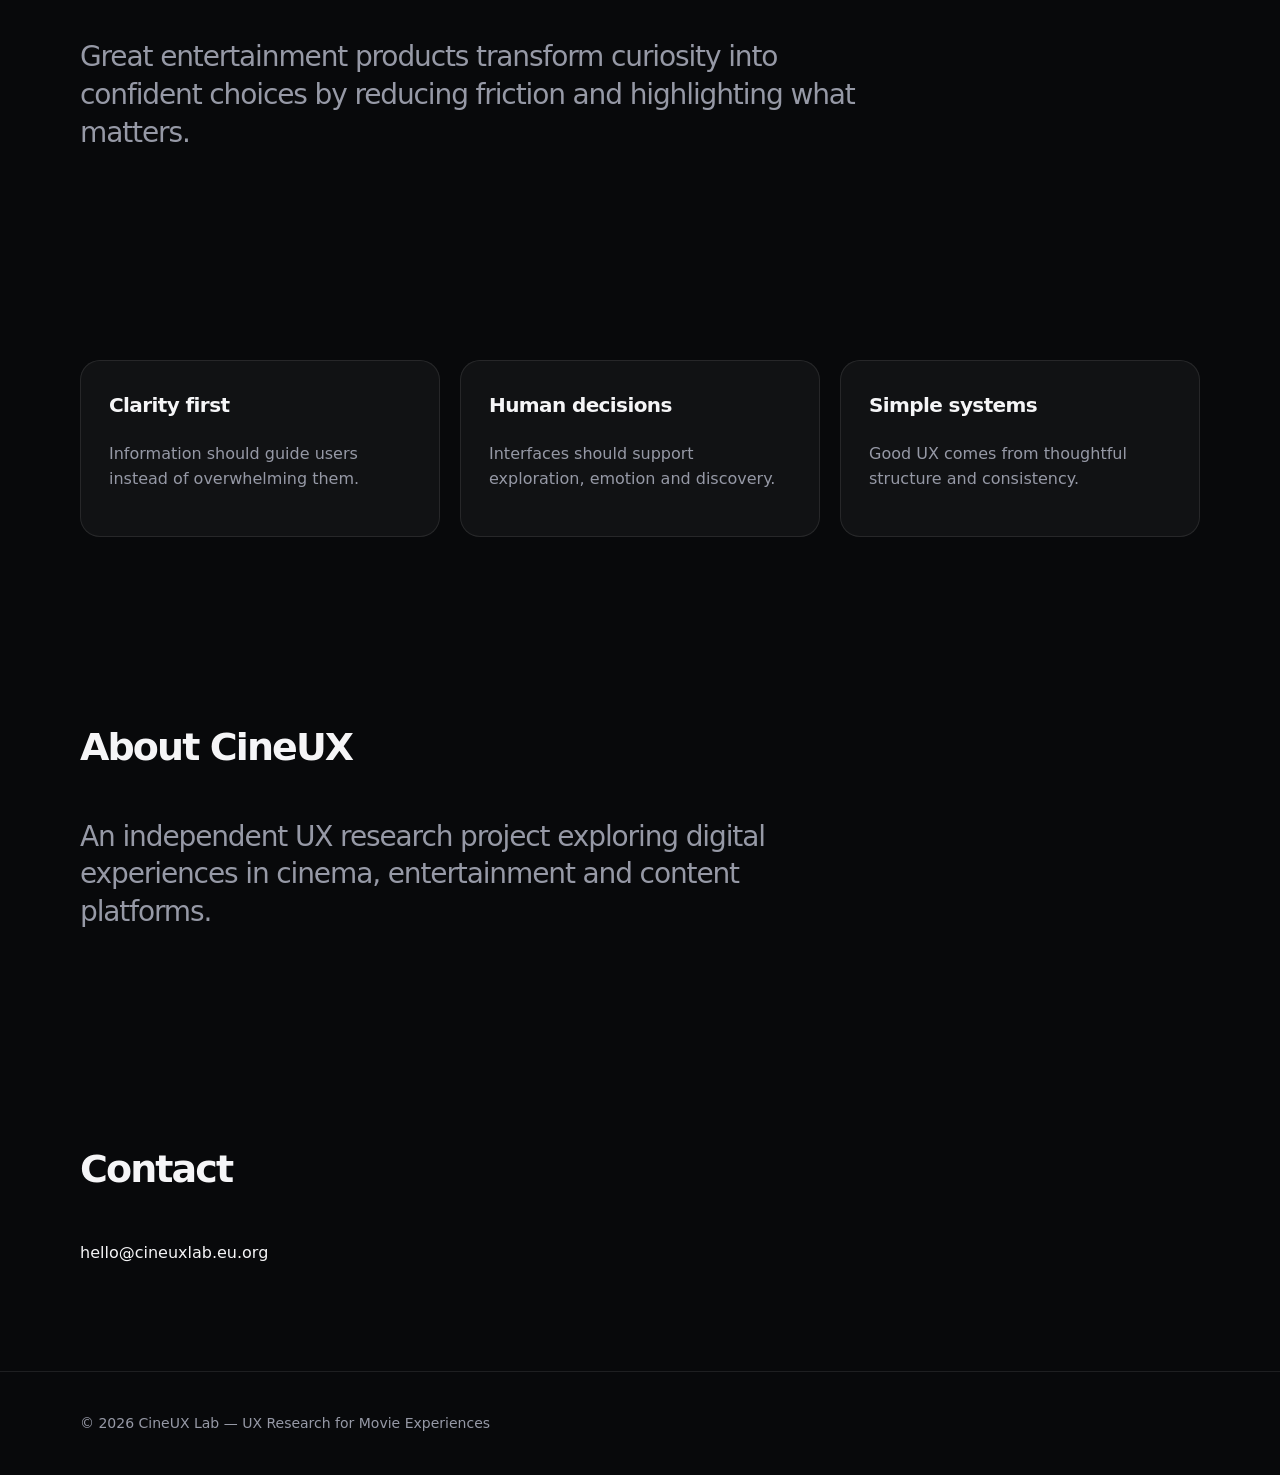
==== commit 53f1572a: "Update index.html Connect homepage with case study" ====
--- a/index.html
+++ b/index.html
@@ -9,7 +9,17 @@
 <title>CineUX Lab — Designing Better Movie Experiences</title>
 
 <meta name="description" content="CineUX Lab explores UX patterns for movie blogs, film discovery and digital entertainment products.">
-
+<meta property="og:title" content="CineUX Lab — UX Research for Movie Experiences">
+
+<meta property="og:description" content="Exploring UX patterns for movie blogs, film discovery and digital entertainment products.">
+<meta property="og:type" content="website">
+<meta property="og:url" content="https://formark.github.io/cineuxlab/">
+<meta property="og:image" content="https://formark.github.io/cineuxlab/og-image.png">
+<meta name="twitter:card" content="summary_large_image">
+<meta name="twitter:title" content="CineUX Lab — UX Research for Movie Experiences">
+<meta name="twitter:description" content="UX research exploring better digital experiences for cinema platforms.">
+<meta name="twitter:image" content="https://formark.github.io/cineuxlab/og-image.png">
+<meta name="theme-color" content="#08090b">
 <link rel="icon" type="image/svg+xml" href="favicon.svg">
 <link rel="stylesheet" href="style.css">
 
@@ -27,7 +37,7 @@
 
 <nav>
 <a href="research.html">Research</a>
-<a href="#principles">Principles</a>
+<a href="case-study.html">Case Study</a>
 <a href="about.html">About</a>
 </nav>
 
@@ -91,6 +101,27 @@
 
 </article>
 
+<article class="research-card">
+
+<div class="research-card-meta">
+<span>Case Study · 001</span>
+<span>UX / Film Discovery</span>
+</div>
+
+<h3>
+Reducing friction in movie discovery
+</h3>
+
+<p>
+Exploring how information hierarchy can help people move from curiosity to a confident movie choice.
+</p>
+
+<a class="text-link" href="case-study.html">
+Read case study →
+</a>
+
+</article>
+  
 <article>
 
 <h3>
@@ -224,7 +255,7 @@
 
 <div class="container">
 
-© 2026 CineUX Lab
+© 2026 CineUX Lab — UX Research for Movie Experiences
 
 </div>
 
--- a/style.css
+++ b/style.css
@@ -739,3 +739,186 @@
     }
 
 }
+
+/* Case study */
+
+.case-study {
+    max-width: 100%;
+}
+
+.case-header {
+    max-width: 900px;
+    margin: 0 auto;
+    padding: 130px 24px 100px;
+}
+
+.case-header h1 {
+    margin: 28px 0;
+}
+
+.case-intro {
+    max-width: 680px;
+    font-size: 22px;
+    color: var(--muted);
+}
+
+.case-meta {
+    display: flex;
+    gap: 70px;
+    margin-top: 55px;
+    padding-top: 28px;
+    border-top: 1px solid var(--border);
+}
+
+.case-meta div {
+    display: flex;
+    flex-direction: column;
+    gap: 5px;
+}
+
+.case-meta span {
+    font-size: 12px;
+    color: var(--muted);
+    text-transform: uppercase;
+    letter-spacing: .08em;
+}
+
+.case-meta strong {
+    font-size: 14px;
+}
+
+.case-content {
+    max-width: 720px;
+    margin: 0 auto;
+    padding: 0 24px 120px;
+}
+
+.case-content section {
+    padding: 80px 0;
+    border-top: 1px solid var(--border);
+    animation: none;
+}
+
+.section-label {
+    color: var(--accent-soft);
+    font-size: 13px;
+    font-weight: 600;
+    margin-bottom: 20px;
+}
+
+.case-content h2 {
+    font-size: 34px;
+    margin-bottom: 28px;
+}
+
+.case-content p {
+    color: var(--muted);
+    font-size: 17px;
+}
+
+.case-content strong {
+    color: var(--text);
+}
+
+blockquote {
+    margin: 40px 0;
+    padding-left: 28px;
+    border-left: 2px solid var(--accent);
+
+    font-size: 30px;
+    line-height: 1.3;
+    letter-spacing: -.04em;
+}
+
+.insight-list {
+    border-top: 1px solid var(--border);
+}
+
+.insight-list > div {
+    display: grid;
+    grid-template-columns: 50px 1fr;
+    gap: 10px;
+
+    padding: 24px 0;
+
+    border-bottom: 1px solid var(--border);
+}
+
+.insight-list span {
+    color: var(--accent-soft);
+    font-size: 13px;
+}
+
+.insight-list strong {
+    font-size: 18px;
+}
+
+.insight-list p {
+    grid-column: 2;
+    margin: 0;
+}
+
+.principle {
+    display: grid;
+    grid-template-columns: 140px 1fr;
+    padding: 20px 0;
+    border-top: 1px solid var(--border);
+}
+
+.principle strong {
+    color: var(--accent-soft);
+}
+
+.principle span {
+    color: var(--muted);
+}
+
+.statement {
+    font-size: 32px !important;
+    line-height: 1.3;
+    letter-spacing: -.04em;
+    color: var(--text) !important;
+}
+
+.statement em {
+    color: var(--accent-soft);
+    font-style: normal;
+}
+
+.takeaways {
+    margin: 0;
+    padding: 0;
+    list-style: none;
+}
+
+.takeaways li {
+    padding: 18px 0;
+    border-bottom: 1px solid var(--border);
+    color: var(--muted);
+    font-size: 17px;
+}
+
+@media (max-width: 700px) {
+
+    .case-header {
+        padding-top: 90px;
+    }
+
+    .case-meta {
+        flex-direction: column;
+        gap: 24px;
+    }
+
+    blockquote {
+        font-size: 24px;
+    }
+
+    .principle {
+        grid-template-columns: 1fr;
+        gap: 6px;
+    }
+
+    .statement {
+        font-size: 25px !important;
+    }
+}
